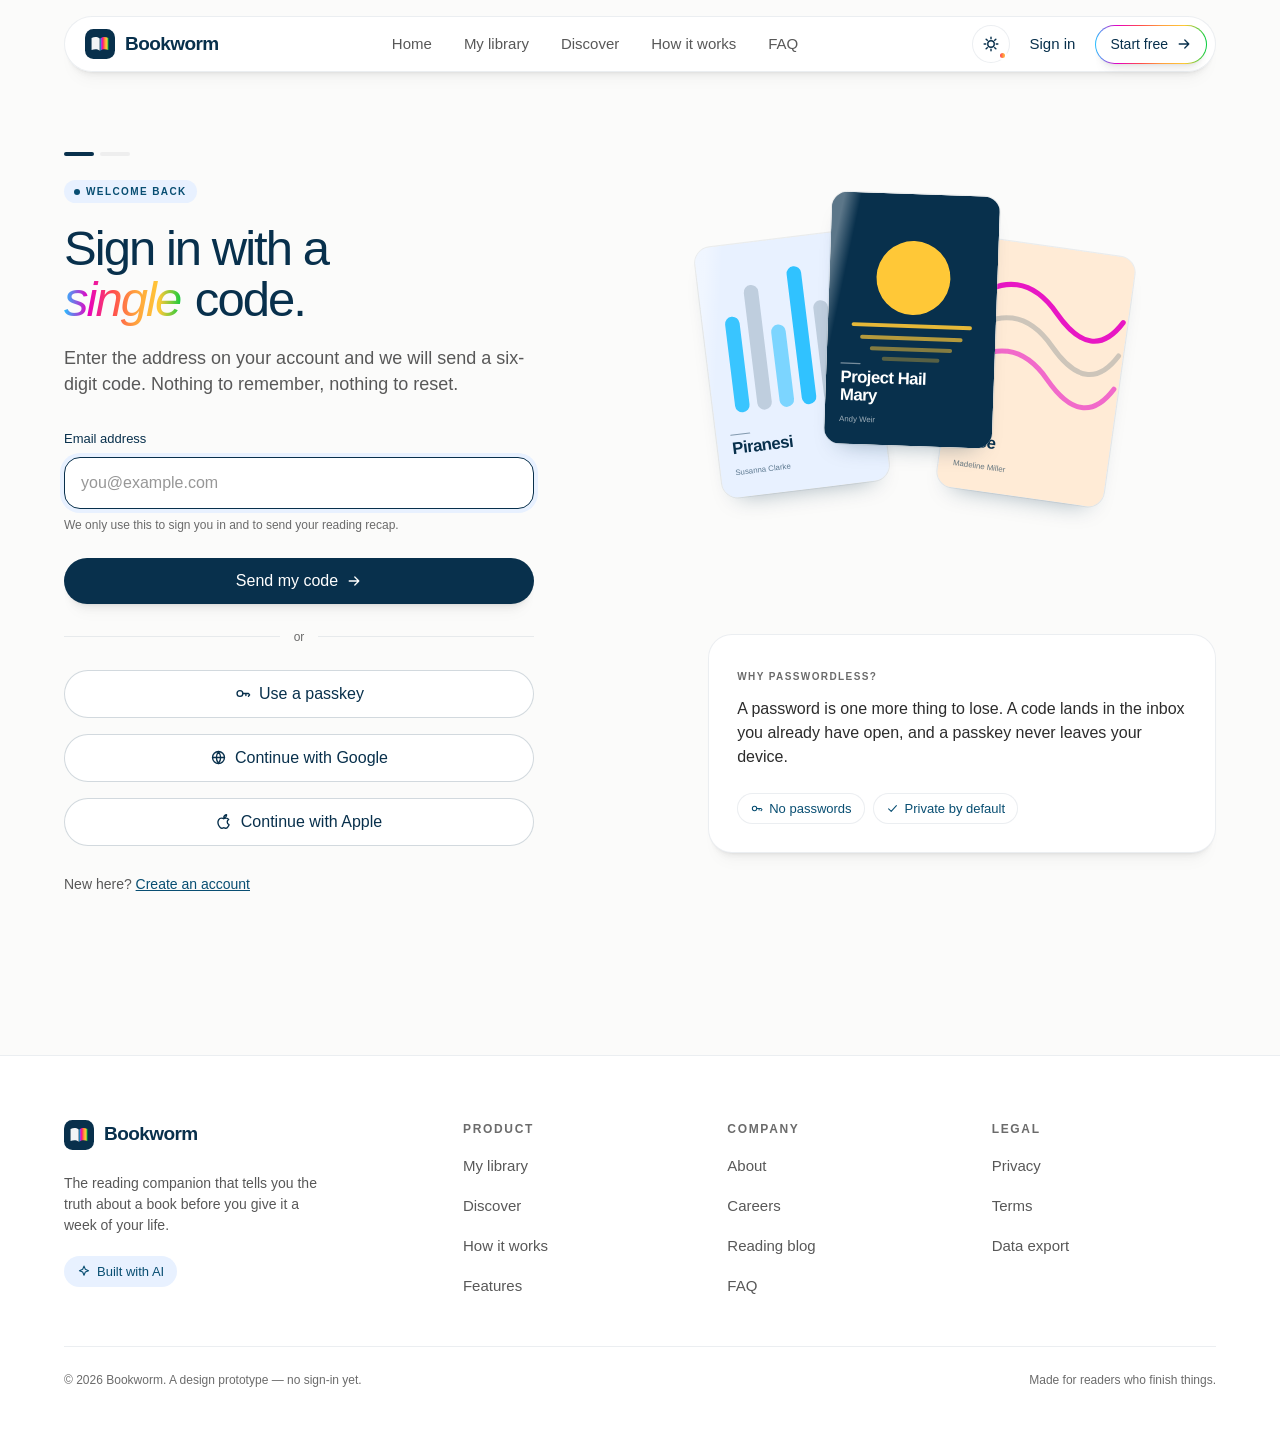
==== auth.html @ bcc6bcac "Add passwordless authentication No password field anywhere in the app — identity is proved by a one-" ====
<!doctype html>
<html lang="en">
<head>
<meta charset="utf-8">
<meta name="viewport" content="width=device-width, initial-scale=1">
<title>Sign in — Bookworm</title>
<meta name="description" content="Sign in to Bookworm without a password — a one-time email code or a passkey held on your device.">
<meta name="robots" content="noindex">
<link rel="icon" href="data:image/svg+xml,<svg xmlns='http://www.w3.org/2000/svg' viewBox='0 0 32 32'><rect width='32' height='32' rx='9' fill='%2308304c'/><path d='M7 9.5c3.4-1.3 5.9-1.3 8.6.6v13c-2.7-1.9-5.2-1.9-8.6-.6z' fill='%23fff'/><path d='M25 9.5c-3.4-1.3-5.9-1.3-8.6.6v13c2.7-1.9 5.2-1.9 8.6-.6z' fill='%23ffa130'/></svg>">
<meta name="color-scheme" content="light dark">
<link rel="stylesheet" href="assets/css/style.css">
<script>
  try {
    var t = localStorage.getItem('bookworm:theme');
    if (t === 'light' || t === 'dark') document.documentElement.setAttribute('data-theme', t);
  } catch (e) {}
</script>
</head>
<body data-page="auth">

<header class="nav-shell" data-nav></header>

<main class="section" data-auth>
  <div class="hero-glow"></div>
</main>

<footer class="footer" data-footer></footer>

<script src="assets/js/data.js"></script>
<script src="assets/js/art.js"></script>
<script src="assets/js/auth.js"></script>
<script src="assets/js/app.js"></script>
</body>
</html>
---- assets/css/style.css ----
/* ==========================================================================
   Bookworm — built on the "Portrait" design system
   Light: near-white canvas · navy ink · rainbow used sparingly · pastel washes
   Dark:  deep navy canvas · near-white ink · the same washes, sunk and dimmed

   Theme resolution has three states:
     1. no [data-theme]        → follow the device (prefers-color-scheme)
     2. [data-theme="light"]   → forced light, even on a dark device
     3. [data-theme="dark"]    → forced dark, even on a light device
   ========================================================================== */

@import url('https://api.fontshare.com/v2/css?f[]=switzer@400,500,600,700&f[]=general-sans@500,600&display=swap');

/* --------------------------------------------------------------------------
   1. Tokens — static
   These never change between themes: brand gradient, spectrum accents, and the
   pastel palette used for *artwork* (book covers, avatars, cover status tags).
   A book cover is an object, not a surface — it keeps its own colour in the
   dark exactly as a real one does on a shelf.
   -------------------------------------------------------------------------- */
:root {
  color-scheme: light dark;

  /* Spectrum (gradient / accent only) */
  --violet: #8e51ff;
  --cobalt: #3b82f6;
  --grape: #ad46ff;
  --cherry: #ff4940;
  --tangerine: #ffa130;
  --sunflower: #ffc837;
  --leaf: #00cc3d;
  --cyan: #26c0ff;
  --magenta: #e600c2;

  /* Pastel palette — artwork only */
  --mint: #d7ffe2;
  --sky: #e8f1ff;
  --peach: #ffebd6;
  --lilac: #f0e9ff;
  --white: #ffffff;

  --rainbow: linear-gradient(90deg, rgb(38, 192, 255), rgb(230, 0, 194) 20%, rgb(255, 73, 78) 40%, rgb(255, 161, 62) 60%, rgb(255, 200, 55) 80%, rgb(0, 204, 61));

  /* Radii */
  --r-input: 16px;
  --r-card: 24px;
  --r-btn: 28px;
  --r-pill: 9999px;

  /* Spacing */
  --s1: 4px;  --s2: 8px;  --s3: 12px; --s4: 16px; --s5: 20px;
  --s6: 24px; --s7: 28px; --s8: 32px; --s10: 40px; --s12: 48px;
  --s14: 56px; --s16: 64px; --s20: 80px; --s32: 128px;

  --maxw: 1200px;

  --font-ui: 'Switzer', ui-sans-serif, -apple-system, 'Segoe UI', Roboto, sans-serif;
  --font-display: 'General Sans', 'Switzer', ui-sans-serif, -apple-system, 'Segoe UI', sans-serif;

  --ease: cubic-bezier(.22, .61, .36, 1);
}

/* --------------------------------------------------------------------------
   2. Tokens — light theme (the default)
   -------------------------------------------------------------------------- */
:root {
  --canvas: #fbfbfa;
  --surface: #ffffff;
  --surface-2: #f5f7f8;

  --ink: #08304c;
  --text: #2c2c2c;
  --text-muted: #585858;
  /* Portrait specifies #797979 here, which measures 4.2:1 on this canvas —
     just under AA for the 10–12px meta text it carries. Darkened a step. */
  --text-dim: #6b6b6b;
  --teal: #084e72;

  --border: rgba(8, 48, 76, .08);
  --border-strong: rgba(8, 48, 76, .18);
  --track: #eeeeee;
  --hairline-c: rgba(8, 48, 76, .08);

  --nav-bg: rgba(255, 255, 255, .88);
  --tag-bg: rgba(255, 255, 255, .94);

  --solid-bg: #08304c;
  --solid-bg-hover: #084e72;
  --solid-fg: #ffffff;

  /* Themed surface washes — these DO flip */
  --wash-mint: #d7ffe2;   --wash-mint-fg: #0a5f2c;
  --wash-sky: #e8f1ff;    --wash-sky-fg: #084e72;
  --wash-peach: #ffebd6;  --wash-peach-fg: #8a4a12;
  --wash-lilac: #f0e9ff;  --wash-lilac-fg: #5b3aa8;
  --wash-rose: #ffe4e3;   --wash-rose-fg: #9d2b27;

  --glow-1: rgba(38, 192, 255, .16);
  --glow-2: rgba(255, 161, 62, .16);
  --glow-3: rgba(173, 70, 255, .12);

  --selection: rgba(38, 192, 255, .22);

  /* Shadows — never above 8% black */
  --shadow-md:
    0 16px 16px -8px rgba(0, 0, 0, .03),
    0 10px 10px -5px rgba(0, 0, 0, .03),
    0 6px 6px -3px rgba(0, 0, 0, .03),
    0 3px 3px -1.5px rgba(0, 0, 0, .03),
    0 1px 1px -.5px rgba(0, 0, 0, .03);
  --shadow-soft:
    0 0 0 1px rgba(8, 48, 76, .05),
    0 12px 20px -12px rgba(8, 48, 76, .08),
    0 4px 6px -3px rgba(8, 48, 76, .04);
  --shadow-lift:
    0 0 0 1px rgba(8, 48, 76, .06),
    0 22px 34px -18px rgba(8, 48, 76, .16),
    0 8px 12px -6px rgba(8, 48, 76, .06);
  --shadow-cover: 0 0 0 1px rgba(8, 48, 76, .07), 0 14px 24px -16px rgba(8, 48, 76, .4);
  --shadow-cover-hi: 0 0 0 1px rgba(8, 48, 76, .07), 0 26px 34px -20px rgba(8, 48, 76, .48);
}

/* --------------------------------------------------------------------------
   3. Tokens — dark theme
   The navy ink becomes the canvas and the canvas becomes the ink. Washes are
   sunk to roughly 8% of their hue over the surface, with a light tint of the
   same hue carrying the text.
   -------------------------------------------------------------------------- */
@media (prefers-color-scheme: dark) {
  :root:not([data-theme="light"]) {
    --canvas: #05121c;
    --surface: #0a2131;
    --surface-2: #071a27;

    --ink: #eaf3f9;
    --text: #c6d6e1;
    --text-muted: #9db0bf;
    --text-dim: #7c93a3;
    --teal: #7cc6ee;

    --border: rgba(170, 210, 235, .12);
    --border-strong: rgba(170, 210, 235, .26);
    --track: rgba(170, 210, 235, .14);
    --hairline-c: rgba(170, 210, 235, .12);

    --nav-bg: rgba(10, 33, 49, .82);
    --tag-bg: rgba(255, 255, 255, .94);

    --solid-bg: #eaf3f9;
    --solid-bg-hover: #ffffff;
    --solid-fg: #06202f;

    --wash-mint: #0e2c1e;   --wash-mint-fg: #78dfa0;
    --wash-sky: #0c2439;    --wash-sky-fg: #8ecbf5;
    --wash-peach: #2c1c0e;  --wash-peach-fg: #f3b775;
    --wash-lilac: #1c1638;  --wash-lilac-fg: #bfa6ff;
    --wash-rose: #2e1414;   --wash-rose-fg: #ff9c98;

    --glow-1: rgba(38, 192, 255, .2);
    --glow-2: rgba(255, 161, 62, .14);
    --glow-3: rgba(173, 70, 255, .18);

    --selection: rgba(38, 192, 255, .3);

    --shadow-md:
      0 16px 16px -8px rgba(0, 0, 0, .28),
      0 10px 10px -5px rgba(0, 0, 0, .24),
      0 6px 6px -3px rgba(0, 0, 0, .2),
      0 3px 3px -1.5px rgba(0, 0, 0, .16),
      0 1px 1px -.5px rgba(0, 0, 0, .14);
    --shadow-soft:
      0 0 0 1px rgba(170, 210, 235, .07),
      0 12px 20px -12px rgba(0, 0, 0, .6),
      0 4px 6px -3px rgba(0, 0, 0, .4);
    --shadow-lift:
      0 0 0 1px rgba(170, 210, 235, .1),
      0 22px 34px -18px rgba(0, 0, 0, .7),
      0 8px 12px -6px rgba(0, 0, 0, .45);
    --shadow-cover: 0 0 0 1px rgba(170, 210, 235, .1), 0 14px 24px -16px rgba(0, 0, 0, .85);
    --shadow-cover-hi: 0 0 0 1px rgba(170, 210, 235, .14), 0 26px 34px -20px rgba(0, 0, 0, .95);
  }
}

/* Same values again, for an explicit dark choice on a light device. */
:root[data-theme="dark"] {
  --canvas: #05121c;
  --surface: #0a2131;
  --surface-2: #071a27;

  --ink: #eaf3f9;
  --text: #c6d6e1;
  --text-muted: #9db0bf;
  --text-dim: #7c93a3;
  --teal: #7cc6ee;

  --border: rgba(170, 210, 235, .12);
  --border-strong: rgba(170, 210, 235, .26);
  --track: rgba(170, 210, 235, .14);
  --hairline-c: rgba(170, 210, 235, .12);

  --nav-bg: rgba(10, 33, 49, .82);
  --tag-bg: rgba(255, 255, 255, .94);

  --solid-bg: #eaf3f9;
  --solid-bg-hover: #ffffff;
  --solid-fg: #06202f;

  --wash-mint: #0e2c1e;   --wash-mint-fg: #78dfa0;
  --wash-sky: #0c2439;    --wash-sky-fg: #8ecbf5;
  --wash-peach: #2c1c0e;  --wash-peach-fg: #f3b775;
  --wash-lilac: #1c1638;  --wash-lilac-fg: #bfa6ff;
  --wash-rose: #2e1414;   --wash-rose-fg: #ff9c98;

  --glow-1: rgba(38, 192, 255, .2);
  --glow-2: rgba(255, 161, 62, .14);
  --glow-3: rgba(173, 70, 255, .18);

  --selection: rgba(38, 192, 255, .3);

  --shadow-md:
    0 16px 16px -8px rgba(0, 0, 0, .28),
    0 10px 10px -5px rgba(0, 0, 0, .24),
    0 6px 6px -3px rgba(0, 0, 0, .2),
    0 3px 3px -1.5px rgba(0, 0, 0, .16),
    0 1px 1px -.5px rgba(0, 0, 0, .14);
  --shadow-soft:
    0 0 0 1px rgba(170, 210, 235, .07),
    0 12px 20px -12px rgba(0, 0, 0, .6),
    0 4px 6px -3px rgba(0, 0, 0, .4);
  --shadow-lift:
    0 0 0 1px rgba(170, 210, 235, .1),
    0 22px 34px -18px rgba(0, 0, 0, .7),
    0 8px 12px -6px rgba(0, 0, 0, .45);
  --shadow-cover: 0 0 0 1px rgba(170, 210, 235, .1), 0 14px 24px -16px rgba(0, 0, 0, .85);
  --shadow-cover-hi: 0 0 0 1px rgba(170, 210, 235, .14), 0 26px 34px -20px rgba(0, 0, 0, .95);
}

:root { --hairline: 1px solid var(--hairline-c); }

/* --------------------------------------------------------------------------
   4. Reset & base
   -------------------------------------------------------------------------- */
*, *::before, *::after { box-sizing: border-box; }
* { margin: 0; }

html { -webkit-text-size-adjust: 100%; scroll-behavior: smooth; overflow-x: clip; }

body {
  font-family: var(--font-ui);
  font-size: 16px;
  line-height: 1.5;
  color: var(--text);
  background: var(--canvas);
  -webkit-font-smoothing: antialiased;
  text-rendering: optimizeLegibility;
  overflow-x: hidden;
  transition: background-color .3s var(--ease), color .3s var(--ease);
}

img, svg { display: block; max-width: 100%; }
button, input, select, textarea { font: inherit; color: inherit; }
button { background: none; border: 0; cursor: pointer; }
a { color: inherit; text-decoration: none; }
ul, ol { list-style: none; padding: 0; }

::selection { background: var(--selection); color: var(--ink); }

/* --------------------------------------------------------------------------
   5. Typography
   -------------------------------------------------------------------------- */
.display, .h1, .h2, .h3, .h4 {
  font-family: var(--font-display);
  color: var(--ink);
  font-weight: 500;
  text-wrap: balance;
}
.display   { font-size: clamp(40px, 6.6vw, 76px); line-height: 1.0;  letter-spacing: -.056em; }
.h1        { font-size: clamp(34px, 4.9vw, 49px); line-height: 1.04; letter-spacing: -.04em; }
.h2        { font-size: clamp(30px, 4vw, 44px);   line-height: 1.08; letter-spacing: -.026em; }
.h3        { font-size: clamp(24px, 2.6vw, 31px); font-weight: 600; line-height: 1.1; letter-spacing: -.013em; }
.h4        { font-size: 20px; font-weight: 500; line-height: 1.2; letter-spacing: -.013em; }

.lede { font-size: 18px; font-weight: 500; line-height: 1.45; color: var(--text-muted); }
.body { font-size: 16px; color: var(--text-muted); }
.small { font-size: 14px; color: var(--text-muted); }
.meta { font-size: 12px; color: var(--text-dim); }
.caption {
  font-size: 10px; line-height: 1.5; letter-spacing: .14em;
  text-transform: uppercase; font-weight: 600; color: var(--text-dim);
}

.ink { color: var(--ink); }
.muted { color: var(--text-dim); }

/* The one rainbow flourish: italicised headline words */
.spark {
  font-style: italic;
  background: var(--rainbow);
  -webkit-background-clip: text;
  background-clip: text;
  color: transparent;
  padding-right: .06em;
}

/* --------------------------------------------------------------------------
   6. Layout
   -------------------------------------------------------------------------- */
.wrap { width: 100%; max-width: var(--maxw); margin-inline: auto; padding-inline: var(--s6); }
.section { padding-block: var(--s20); }
.section-tight { padding-block: var(--s12); }
.stack > * + * { margin-top: var(--s4); }
.center { text-align: center; }
.section-head { max-width: 680px; }
.section-head.center { margin-inline: auto; }
.section-head .h2 { margin-top: var(--s4); }
.section-head .lede { margin-top: var(--s5); }

.grid { display: grid; gap: var(--s6); }
.g2 { grid-template-columns: repeat(2, minmax(0, 1fr)); }
.g3 { grid-template-columns: repeat(3, minmax(0, 1fr)); }
.g4 { grid-template-columns: repeat(4, minmax(0, 1fr)); }
.row { display: flex; align-items: center; gap: var(--s3); }
.row-wrap { flex-wrap: wrap; }
.spread { justify-content: space-between; }

.divider { height: 1px; background: var(--border); border: 0; }

.hero-grid { grid-template-columns: 1.05fr .95fr; gap: var(--s16); align-items: center; }
.footer-grid { grid-template-columns: 1.6fr 1fr 1fr 1fr; align-items: start; gap: var(--s10); }

/* --------------------------------------------------------------------------
   7. Buttons, pills, chips
   -------------------------------------------------------------------------- */
.btn {
  display: inline-flex; align-items: center; justify-content: center; gap: var(--s2);
  padding: 11px 20px; border-radius: var(--r-btn);
  font-size: 16px; font-weight: 500; color: var(--ink);
  transition: transform .25s var(--ease), box-shadow .25s var(--ease),
              background-color .25s var(--ease), border-color .25s var(--ease), opacity .2s;
  white-space: nowrap;
}
.btn:active { transform: translateY(1px); }

.btn-rainbow {
  position: relative; border: 1.5px solid transparent;
  background:
    linear-gradient(var(--surface), var(--surface)) padding-box,
    var(--rainbow) border-box;
  box-shadow: var(--shadow-md);
}
.btn-rainbow:hover { transform: translateY(-2px); box-shadow: var(--shadow-lift); }

.btn-solid { background: var(--solid-bg); color: var(--solid-fg); box-shadow: var(--shadow-md); }
.btn-solid:hover { background: var(--solid-bg-hover); transform: translateY(-2px); }

.btn-quiet { border: 1.5px solid var(--border-strong); background: var(--surface); }
.btn-quiet:hover { border-color: var(--ink); }

.btn-ghost { padding: 8px 12px; font-size: 15px; }
.btn-ghost:hover { color: var(--teal); }

.btn-sm { padding: 8px 14px; font-size: 14px; }
.btn-block { display: flex; width: 100%; }

.eyebrow {
  display: inline-flex; align-items: center; gap: 6px;
  padding: 4px 10px; border-radius: var(--r-pill);
  background: var(--wash-sky); color: var(--wash-sky-fg);
  font-size: 10px; font-weight: 600; letter-spacing: .14em; text-transform: uppercase;
}
.eyebrow.mint { background: var(--wash-mint); color: var(--wash-mint-fg); }
.eyebrow.peach { background: var(--wash-peach); color: var(--wash-peach-fg); }
.eyebrow.lilac { background: var(--wash-lilac); color: var(--wash-lilac-fg); }

.chip {
  display: inline-flex; align-items: center; gap: 6px;
  padding: 5px 12px; border-radius: var(--r-pill);
  border: var(--hairline); background: var(--surface);
  font-size: 13px; font-weight: 500; color: var(--teal);
}
.chip.wash { border-color: transparent; background: var(--wash-sky); color: var(--wash-sky-fg); }

.dot { width: 6px; height: 6px; border-radius: 50%; background: currentColor; flex: none; }

/* --------------------------------------------------------------------------
   8. Nav
   -------------------------------------------------------------------------- */
.nav-shell { position: sticky; top: 0; z-index: 60; padding-top: var(--s4); }
.nav {
  display: flex; align-items: center; justify-content: space-between; gap: var(--s4);
  height: 56px; padding: 0 8px 0 20px;
  background: var(--nav-bg);
  backdrop-filter: saturate(160%) blur(14px);
  border: var(--hairline); border-radius: var(--r-btn);
  box-shadow: var(--shadow-md);
}
.nav-links { display: flex; align-items: center; gap: var(--s1); }
.nav-links a {
  padding: 8px 14px; border-radius: var(--r-pill);
  font-size: 15px; font-weight: 500; color: var(--text-muted);
  transition: color .2s, background-color .2s;
}
.nav-links a:hover { color: var(--ink); background: var(--wash-sky); }
.nav-links a.active { color: var(--wash-sky-fg); background: var(--wash-sky); }
.nav-actions { display: flex; align-items: center; gap: var(--s2); }
.nav-toggle { display: none; padding: 10px; border-radius: var(--r-pill); color: var(--ink); }

.brand { display: inline-flex; align-items: center; gap: 10px; }
.brand-name {
  font-family: var(--font-display); font-weight: 600; font-size: 19px;
  letter-spacing: -.03em; color: var(--ink);
}

/* Theme switch ------------------------------------------------------------ */
.theme-btn {
  position: relative; display: inline-grid; place-items: center;
  width: 38px; height: 38px; border-radius: var(--r-pill);
  border: var(--hairline); background: var(--surface); color: var(--ink);
  transition: background-color .2s, border-color .2s, transform .2s var(--ease);
}
.theme-btn:hover { border-color: var(--border-strong); transform: translateY(-1px); }
.theme-btn svg { transition: transform .35s var(--ease); }
.theme-btn:active svg { transform: rotate(-25deg) scale(.9); }
/* A rainbow pip marks "auto" — the mark the brand gradient is allowed to make. */
.theme-btn .theme-dot {
  position: absolute; right: 2px; bottom: 2px;
  width: 9px; height: 9px; border-radius: 50%;
  background-image: var(--rainbow); background-size: 300% 100%; background-position: 55% 0;
  border: 2px solid var(--surface);
  opacity: 0; transform: scale(.5); transition: opacity .2s var(--ease), transform .2s var(--ease);
}
.theme-btn[data-mode="system"] .theme-dot { opacity: 1; transform: none; }

@media (max-width: 900px) {
  .nav-links {
    position: absolute; top: 68px; left: var(--s6); right: var(--s6);
    flex-direction: column; align-items: stretch; gap: 2px;
    padding: var(--s3); background: var(--surface);
    border: var(--hairline); border-radius: var(--r-card);
    box-shadow: var(--shadow-lift);
    opacity: 0; visibility: hidden; transform: translateY(-8px);
    transition: opacity .2s var(--ease), transform .2s var(--ease), visibility .2s;
  }
  .nav-links.open { opacity: 1; visibility: visible; transform: none; }
  .nav-toggle { display: inline-flex; }
  .nav-actions .btn-ghost { display: none; }
}

/* --------------------------------------------------------------------------
   9. Cards
   -------------------------------------------------------------------------- */
.card {
  background: var(--surface); border: var(--hairline); border-radius: var(--r-card);
  box-shadow: var(--shadow-md);
  transition: background-color .3s var(--ease), border-color .3s var(--ease);
}
.card-pad { padding: var(--s6); }
.card-hover { transition: transform .3s var(--ease), box-shadow .3s var(--ease), background-color .3s var(--ease); }
.card-hover:hover { transform: translateY(-4px); box-shadow: var(--shadow-lift); }

.wash-mint { background: var(--wash-mint); }
.wash-sky { background: var(--wash-sky); }
.wash-peach { background: var(--wash-peach); }
.wash-lilac { background: var(--wash-lilac); }

.tilt-l { transform: rotate(-1.6deg); }
.tilt-r { transform: rotate(1.4deg); }

/* --------------------------------------------------------------------------
   10. Book covers & book cards
   Covers are artwork: they keep their pastel palette in both themes, the way a
   physical cover keeps its colour in a dim room.
   -------------------------------------------------------------------------- */
.cover {
  position: relative; border-radius: var(--r-input); overflow: hidden;
  aspect-ratio: 2 / 3; background: var(--track);
  box-shadow: var(--shadow-cover);
}
.cover svg { width: 100%; height: 100%; }
.cover::after {
  content: ''; position: absolute; inset: 0; pointer-events: none;
  background: linear-gradient(100deg, rgba(255, 255, 255, .34) 0 6%, rgba(255, 255, 255, 0) 14%);
}

.book-card { display: block; position: relative; }
.book-card .cover { transition: transform .35s var(--ease), box-shadow .35s var(--ease); }
.book-card:hover .cover { transform: translateY(-6px) rotate(-1deg); box-shadow: var(--shadow-cover-hi); }
.book-card h4 { margin-top: var(--s3); font-size: 16px; font-weight: 500; color: var(--ink); line-height: 1.3; }
.book-card .meta { margin-top: 2px; }

/* Status tags sit on the artwork, so they stay on the light pastel palette. */
.status-tag {
  position: absolute; top: 10px; left: 10px; z-index: 2;
  padding: 4px 9px; border-radius: var(--r-pill);
  font-size: 10px; font-weight: 600; letter-spacing: .1em; text-transform: uppercase;
  background: var(--tag-bg); color: #084e72;
  box-shadow: 0 2px 6px rgba(8, 48, 76, .12);
}
.status-tag[data-s="read"] { background: var(--mint); color: #0a5f2c; }
.status-tag[data-s="reading"] { background: var(--peach); color: #8a4a12; }
.status-tag[data-s="want"] { background: var(--sky); color: #084e72; }

.progress { height: 4px; border-radius: var(--r-pill); background: var(--track); overflow: hidden; margin-top: var(--s3); }
.progress i { display: block; height: 100%; border-radius: inherit; background: var(--ink); }

/* --------------------------------------------------------------------------
   11. Verdict components
   -------------------------------------------------------------------------- */
.verdict {
  display: inline-flex; align-items: center; gap: var(--s2);
  padding: 6px 14px 6px 8px; border-radius: var(--r-pill);
  font-size: 13px; font-weight: 600; letter-spacing: .01em;
}
/* The bead carries a bright spectrum fill in both themes, so its glyph is inked
   dark rather than white — white on tangerine only reaches 2:1. */
.verdict .bead { width: 18px; height: 18px; border-radius: 50%; display: grid; place-items: center; font-size: 10px; font-weight: 700; }
.verdict[data-v="read"] { background: var(--wash-mint); color: var(--wash-mint-fg); }
.verdict[data-v="read"] .bead { background: var(--leaf); color: #04300f; }
.verdict[data-v="skim"] { background: var(--wash-peach); color: var(--wash-peach-fg); }
.verdict[data-v="skim"] .bead { background: var(--tangerine); color: #3d2408; }
.verdict[data-v="skip"] { background: var(--wash-rose); color: var(--wash-rose-fg); }
.verdict[data-v="skip"] .bead { background: var(--cherry); color: #ffffff; }

.gauge { display: flex; align-items: center; gap: var(--s4); }
.gauge-ring { position: relative; width: 92px; height: 92px; flex: none; }
.gauge-ring svg { transform: rotate(-90deg); }
.gauge-ring b {
  position: absolute; inset: 0; display: grid; place-items: center;
  font-family: var(--font-display); font-size: 26px; font-weight: 600; color: var(--ink); letter-spacing: -.03em;
}

.bar-row { display: grid; grid-template-columns: 96px 1fr 34px; align-items: center; gap: var(--s3); }
.bar-row span:first-child { font-size: 13px; color: var(--text-muted); }
.bar-row span:last-child { font-size: 12px; color: var(--text-dim); text-align: right; }
.bar { height: 6px; border-radius: var(--r-pill); background: var(--track); overflow: hidden; }
.bar i { display: block; height: 100%; border-radius: inherit; background: var(--teal); transition: width .9s var(--ease); }

/* --------------------------------------------------------------------------
   12. Inputs
   -------------------------------------------------------------------------- */
.field {
  display: flex; align-items: center; gap: var(--s3);
  height: 60px; padding: 0 8px 0 22px;
  background: var(--surface); border: var(--hairline); border-radius: var(--r-pill);
  box-shadow: var(--shadow-md);
  transition: box-shadow .25s var(--ease), border-color .25s var(--ease), background-color .3s var(--ease);
}
.field:focus-within { border-color: var(--border-strong); box-shadow: var(--shadow-lift); }
.field input { flex: 1; min-width: 0; border: 0; outline: 0; background: none; font-size: 16px; color: var(--ink); }
.field input::placeholder { color: var(--text-dim); opacity: .8; }

.field-sm { height: 46px; padding: 0 6px 0 16px; }
.field-sm input { font-size: 15px; }

.select {
  height: 46px; padding: 0 16px; border-radius: var(--r-pill);
  border: var(--hairline); background: var(--surface);
  font-size: 14px; color: var(--ink); box-shadow: var(--shadow-md);
}

.seg {
  display: inline-flex; gap: 2px; padding: 4px;
  background: var(--surface); border: var(--hairline); border-radius: var(--r-pill);
  box-shadow: var(--shadow-md);
}
.seg button {
  padding: 8px 16px; border-radius: var(--r-pill);
  font-size: 14px; font-weight: 500; color: var(--text-muted);
  transition: background-color .2s, color .2s;
}
.seg button:hover { color: var(--ink); }
.seg button.on { background: var(--solid-bg); color: var(--solid-fg); }

/* --------------------------------------------------------------------------
   13. Misc components
   -------------------------------------------------------------------------- */
.numeral {
  width: 34px; height: 34px; flex: none; border-radius: var(--r-pill);
  display: grid; place-items: center;
  font-family: var(--font-display); font-size: 14px; font-weight: 600; color: var(--ink);
  border: 1.5px solid transparent;
  background: linear-gradient(var(--surface), var(--surface)) padding-box, var(--rainbow) border-box;
}

.avatar { width: 44px; height: 44px; border-radius: 50%; overflow: hidden; flex: none; box-shadow: 0 0 0 1px var(--border); }

.faq { border-top: 1px solid var(--border); }
.faq-item { border-bottom: 1px solid var(--border); }
.faq-q {
  display: flex; align-items: center; justify-content: space-between; gap: var(--s4);
  width: 100%; padding: var(--s5) 0; text-align: left;
  font-family: var(--font-display); font-size: 18px; font-weight: 500; color: var(--ink);
}
.faq-q i { flex: none; width: 26px; height: 26px; border-radius: 50%; border: var(--hairline); display: grid; place-items: center; transition: transform .3s var(--ease), background-color .2s; }
.faq-item.open .faq-q i { transform: rotate(45deg); background: var(--wash-sky); color: var(--wash-sky-fg); }
.faq-a { display: grid; grid-template-rows: 0fr; transition: grid-template-rows .35s var(--ease); }
.faq-item.open .faq-a { grid-template-rows: 1fr; }
.faq-a > div { overflow: hidden; }
.faq-a p { padding-bottom: var(--s5); max-width: 62ch; color: var(--text-muted); }

.marquee { overflow: hidden; -webkit-mask-image: linear-gradient(90deg, transparent, #000 8%, #000 92%, transparent); mask-image: linear-gradient(90deg, transparent, #000 8%, #000 92%, transparent); }
.marquee-track { display: flex; gap: var(--s10); width: max-content; animation: slide 38s linear infinite; }
.marquee:hover .marquee-track { animation-play-state: paused; }
@keyframes slide { to { transform: translateX(-50%); } }

.rule-rainbow { height: 3px; border: 0; border-radius: var(--r-pill); background: var(--rainbow); opacity: .9; }

/* Footer */
.footer { border-top: 1px solid var(--border); padding-block: var(--s16) var(--s10); margin-top: var(--s20); background: var(--surface); }
.footer a { color: var(--text-muted); font-size: 15px; }
.footer a:hover { color: var(--ink); }
.footer h5 { font-size: 12px; letter-spacing: .14em; text-transform: uppercase; color: var(--text-dim); font-weight: 600; margin-bottom: var(--s4); }

/* --------------------------------------------------------------------------
   14. Auth
   -------------------------------------------------------------------------- */
.auth-wrap { display: grid; grid-template-columns: 1fr .9fr; gap: var(--s20); align-items: center; }
.auth-col { max-width: 470px; width: 100%; }

.label { display: block; font-size: 13px; font-weight: 500; color: var(--ink); margin-bottom: 8px; }
.label .opt { color: var(--text-dim); font-weight: 400; }

.input {
  width: 100%; height: 52px; padding: 0 16px;
  border-radius: var(--r-input); border: 1.5px solid var(--border-strong);
  background: var(--surface); color: var(--ink); font-size: 16px;
  transition: border-color .2s, box-shadow .2s, background-color .3s var(--ease);
}
.input::placeholder { color: var(--text-dim); opacity: .7; }
.input:focus { outline: 0; border-color: var(--ink); box-shadow: 0 0 0 4px var(--wash-sky); }
.input[aria-invalid="true"] { border-color: var(--cherry); }
.input:disabled { opacity: .55; cursor: not-allowed; }

.input-prefix { position: relative; }
.input-prefix > span { position: absolute; left: 16px; top: 50%; transform: translateY(-50%); color: var(--text-dim); pointer-events: none; }
.input-prefix .input { padding-left: 32px; }

.hint { font-size: 12px; color: var(--text-dim); margin-top: 7px; }
.hint.err { color: var(--wash-rose-fg); }
.hint.ok { color: var(--wash-mint-fg); }

.otp { display: flex; gap: 10px; }
.otp input {
  width: 100%; max-width: 58px; height: 62px; text-align: center;
  font-family: var(--font-display); font-size: 24px; font-weight: 600; color: var(--ink);
  border-radius: var(--r-input); border: 1.5px solid var(--border-strong);
  background: var(--surface); transition: border-color .2s, box-shadow .2s, background-color .2s;
}
.otp input:focus { outline: 0; border-color: var(--ink); box-shadow: 0 0 0 4px var(--wash-sky); }
.otp input.filled { background: var(--wash-sky); border-color: transparent; }
.otp[data-state="err"] input { border-color: var(--cherry); animation: shake .4s var(--ease); }
@keyframes shake { 25% { transform: translateX(-5px); } 75% { transform: translateX(5px); } }

.check { display: flex; gap: 11px; align-items: flex-start; cursor: pointer; }
.check input {
  appearance: none; -webkit-appearance: none; flex: none;
  width: 20px; height: 20px; margin-top: 2px; border-radius: 6px;
  border: 1.5px solid var(--border-strong); background: var(--surface);
  display: grid; place-items: center; cursor: pointer; transition: .2s var(--ease);
}
.check input:checked { background: var(--solid-bg); border-color: var(--solid-bg); }
.check input:checked::after { content: '✓'; color: var(--solid-fg); font-size: 12px; font-weight: 700; line-height: 1; }
.check input:focus-visible { outline: 2px solid var(--ink); outline-offset: 2px; }
.check span { font-size: 14px; color: var(--text-muted); }

.steps { display: flex; gap: 6px; }
.steps i { height: 4px; width: 30px; border-radius: var(--r-pill); background: var(--track); transition: background-color .3s var(--ease); }
.steps i.on { background: var(--ink); }

.avatar-pick { display: flex; gap: 10px; }
.avatar-pick button {
  width: 48px; height: 48px; padding: 0; border-radius: 50%;
  border: 2px solid transparent; box-shadow: 0 0 0 1px var(--border); overflow: hidden;
  transition: transform .2s var(--ease), border-color .2s;
}
.avatar-pick button:hover { transform: translateY(-2px); }
.avatar-pick button.on { border-color: var(--ink); box-shadow: 0 0 0 1px var(--ink); }

.chip-select { display: flex; flex-wrap: wrap; gap: 8px; }
.chip-select button { cursor: pointer; transition: background-color .2s, color .2s, border-color .2s; }
.chip-select button.on { background: var(--wash-sky); color: var(--wash-sky-fg); border-color: transparent; }

.or-rule { display: flex; align-items: center; gap: 14px; color: var(--text-dim); font-size: 12px; }
.or-rule::before, .or-rule::after { content: ''; flex: 1; height: 1px; background: var(--border); }

.cover-stack { position: relative; height: 400px; }
.cover-stack .cover { position: absolute; width: 168px; }
.cover-stack .cover:nth-child(1) { left: 0;    top: 44px;  transform: rotate(-7deg); z-index: 1; }
.cover-stack .cover:nth-child(2) { left: 120px; top: 0;    transform: rotate(2deg);  z-index: 3; }
.cover-stack .cover:nth-child(3) { left: 244px; top: 52px; transform: rotate(8deg);  z-index: 2; }

/* Signed-in nav ----------------------------------------------------------- */
.account { position: relative; }
.account-btn {
  display: flex; align-items: center; gap: 9px; padding: 4px 12px 4px 4px;
  border-radius: var(--r-pill); border: var(--hairline); background: var(--surface);
  transition: border-color .2s, transform .2s var(--ease);
}
.account-btn:hover { border-color: var(--border-strong); transform: translateY(-1px); }
.account-btn .avatar { width: 30px; height: 30px; }
.account-btn b { font-size: 14px; font-weight: 500; color: var(--ink); }
.menu {
  position: absolute; right: 0; top: calc(100% + 10px); width: 246px; z-index: 70;
  padding: var(--s3); background: var(--surface);
  border: var(--hairline); border-radius: var(--r-card); box-shadow: var(--shadow-lift);
  opacity: 0; visibility: hidden; transform: translateY(-6px);
  transition: opacity .2s var(--ease), transform .2s var(--ease), visibility .2s;
}
.menu.open { opacity: 1; visibility: visible; transform: none; }
.menu a, .menu button {
  display: flex; align-items: center; gap: 10px; width: 100%;
  padding: 9px 12px; border-radius: var(--r-input);
  font-size: 14px; color: var(--text-muted); text-align: left;
  transition: background-color .15s, color .15s;
}
.menu a:hover, .menu button:hover { background: var(--wash-sky); color: var(--ink); }
.menu-head { padding: 10px 12px 12px; }
.menu-head b { display: block; font-size: 14px; color: var(--ink); }
.menu-head span { font-size: 12px; color: var(--text-dim); word-break: break-all; }

.banner {
  display: flex; align-items: center; justify-content: space-between; gap: var(--s5);
  flex-wrap: wrap; padding: var(--s5) var(--s6);
  border-radius: var(--r-card); background: var(--wash-sky);
}

/* --------------------------------------------------------------------------
   15. Page furniture
   -------------------------------------------------------------------------- */
.page-head { padding-block: var(--s12) var(--s8); }
.hero { position: relative; padding-block: var(--s16) var(--s12); }
.hero-glow {
  position: absolute; inset: -20% 0 auto; height: 640px; z-index: -1; pointer-events: none;
  background:
    radial-gradient(46% 42% at 18% 34%, var(--glow-1), transparent 70%),
    radial-gradient(38% 40% at 78% 22%, var(--glow-2), transparent 70%),
    radial-gradient(40% 44% at 52% 62%, var(--glow-3), transparent 72%);
  filter: blur(6px);
}

.shelf-rail { display: flex; gap: var(--s5); overflow-x: auto; padding-bottom: var(--s4); scroll-snap-type: x mandatory; }
.shelf-rail > * { flex: 0 0 168px; scroll-snap-align: start; }
.shelf-rail::-webkit-scrollbar { height: 6px; }
.shelf-rail::-webkit-scrollbar-thumb { background: var(--border-strong); border-radius: 999px; }

/* Reveal on scroll */
.reveal { opacity: 0; transform: translateY(18px); transition: opacity .7s var(--ease), transform .7s var(--ease); }
.reveal.in { opacity: 1; transform: none; }

@media (prefers-reduced-motion: reduce) {
  .reveal { opacity: 1; transform: none; transition: none; }
  .marquee-track { animation: none; }
  html { scroll-behavior: auto; }
}

/* --------------------------------------------------------------------------
   16. Responsive
   -------------------------------------------------------------------------- */
@media (max-width: 1000px) {
  .g4 { grid-template-columns: repeat(3, minmax(0, 1fr)); }
  .footer-grid { grid-template-columns: 1fr 1fr; gap: var(--s8); }
  .auth-wrap { grid-template-columns: 1fr; gap: var(--s12); }
  .auth-aside { display: none; }
  .auth-col { max-width: 520px; margin-inline: auto; }
}
@media (max-width: 900px) {
  .hero-grid { grid-template-columns: 1fr; gap: var(--s10); }
  .hero-grid > :last-child { max-width: 520px; }
}
@media (max-width: 760px) {
  .section { padding-block: var(--s12); }
  .g2, .g3 { grid-template-columns: 1fr; }
  .g4 { grid-template-columns: repeat(2, minmax(0, 1fr)); }
  .tilt-l, .tilt-r { transform: none; }
  .hero { padding-block: var(--s10) var(--s8); }
  .display { letter-spacing: -.035em; }
  .shelf-rail > * { flex-basis: 144px; }
  .feature-row > * { order: 0 !important; }
  .feature-row { gap: var(--s8) !important; }
}
@media (max-width: 540px) {
  .footer-grid { grid-template-columns: 1fr; }
  .g4 { grid-template-columns: 1fr 1fr; }
  .seg { width: 100%; overflow-x: auto; }
  .otp { gap: 6px; }
  .otp input { height: 54px; font-size: 20px; }
  .account-btn b { display: none; }
  .account-btn { padding: 4px; }
}
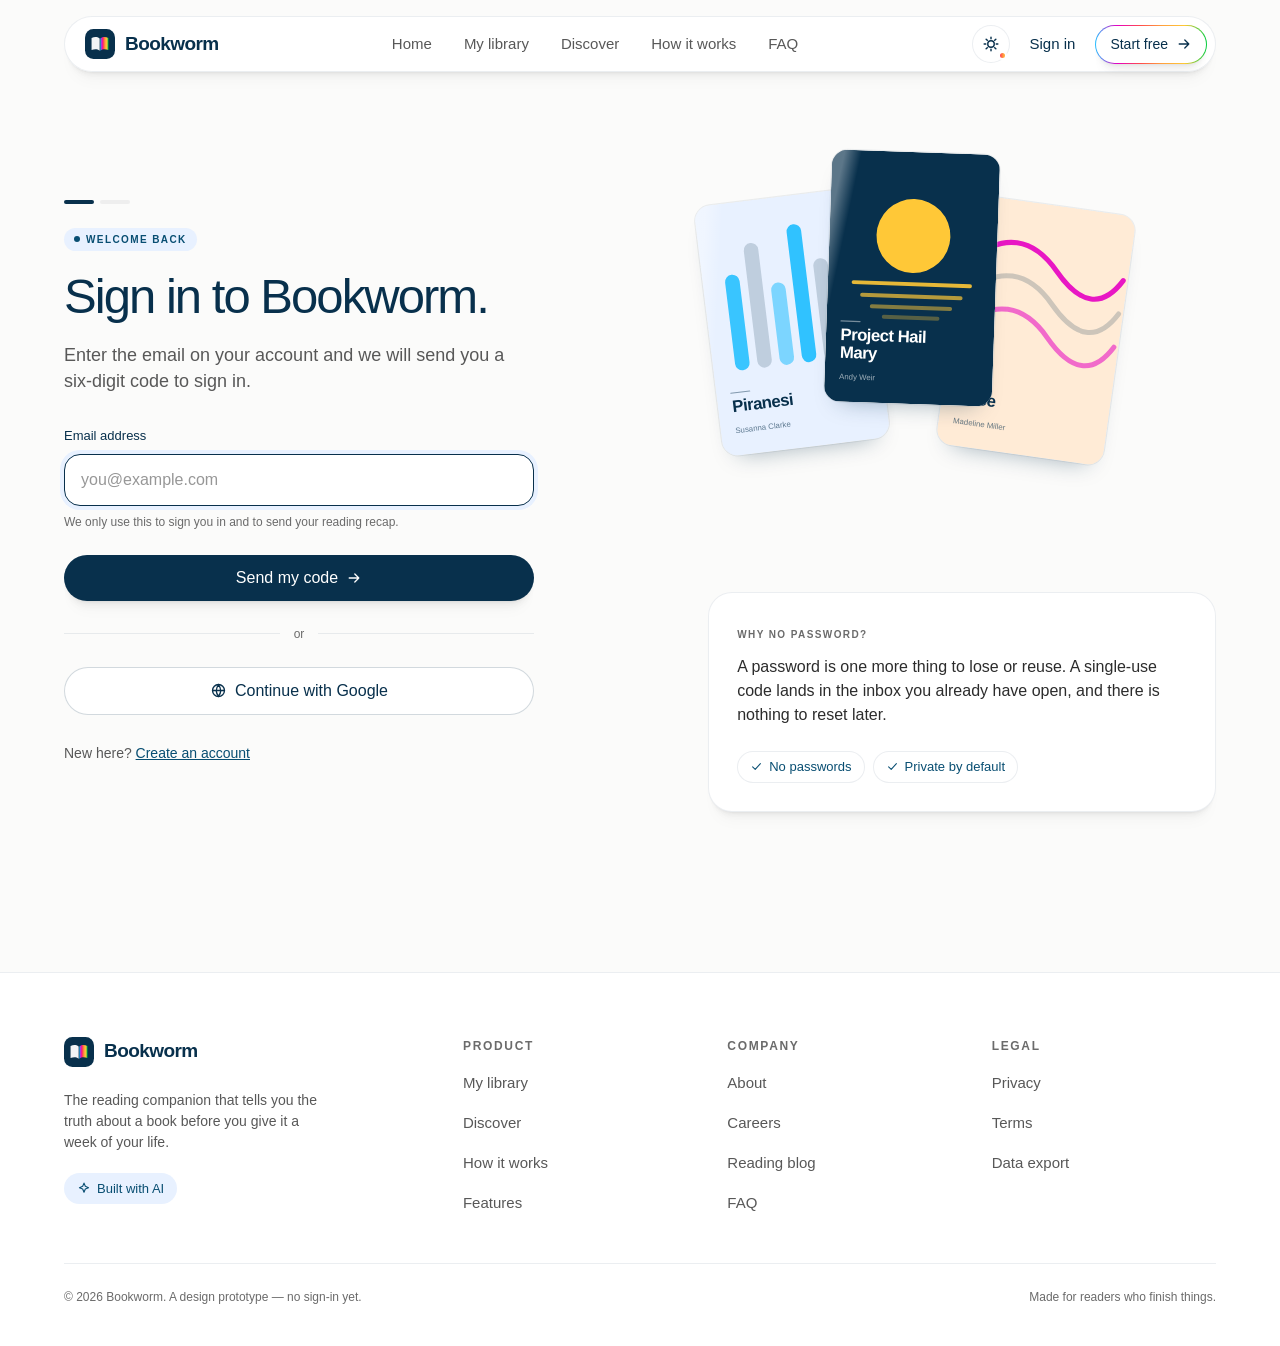
==== commit 8e0e347c: "Plainer auth copy; drop passkey and Apple sign-in The sign-up headline was straining for a slogan on" ====
--- a/auth.html
+++ b/auth.html
@@ -4,7 +4,7 @@
 <meta charset="utf-8">
 <meta name="viewport" content="width=device-width, initial-scale=1">
 <title>Sign in — Bookworm</title>
-<meta name="description" content="Sign in to Bookworm without a password — a one-time email code or a passkey held on your device.">
+<meta name="description" content="Sign in to Bookworm with a one-time email code. No password to create or remember.">
 <meta name="robots" content="noindex">
 <link rel="icon" href="data:image/svg+xml,<svg xmlns='http://www.w3.org/2000/svg' viewBox='0 0 32 32'><rect width='32' height='32' rx='9' fill='%2308304c'/><path d='M7 9.5c3.4-1.3 5.9-1.3 8.6.6v13c-2.7-1.9-5.2-1.9-8.6-.6z' fill='%23fff'/><path d='M25 9.5c-3.4-1.3-5.9-1.3-8.6.6v13c2.7-1.9 5.2-1.9 8.6-.6z' fill='%23ffa130'/></svg>">
 <meta name="color-scheme" content="light dark">
